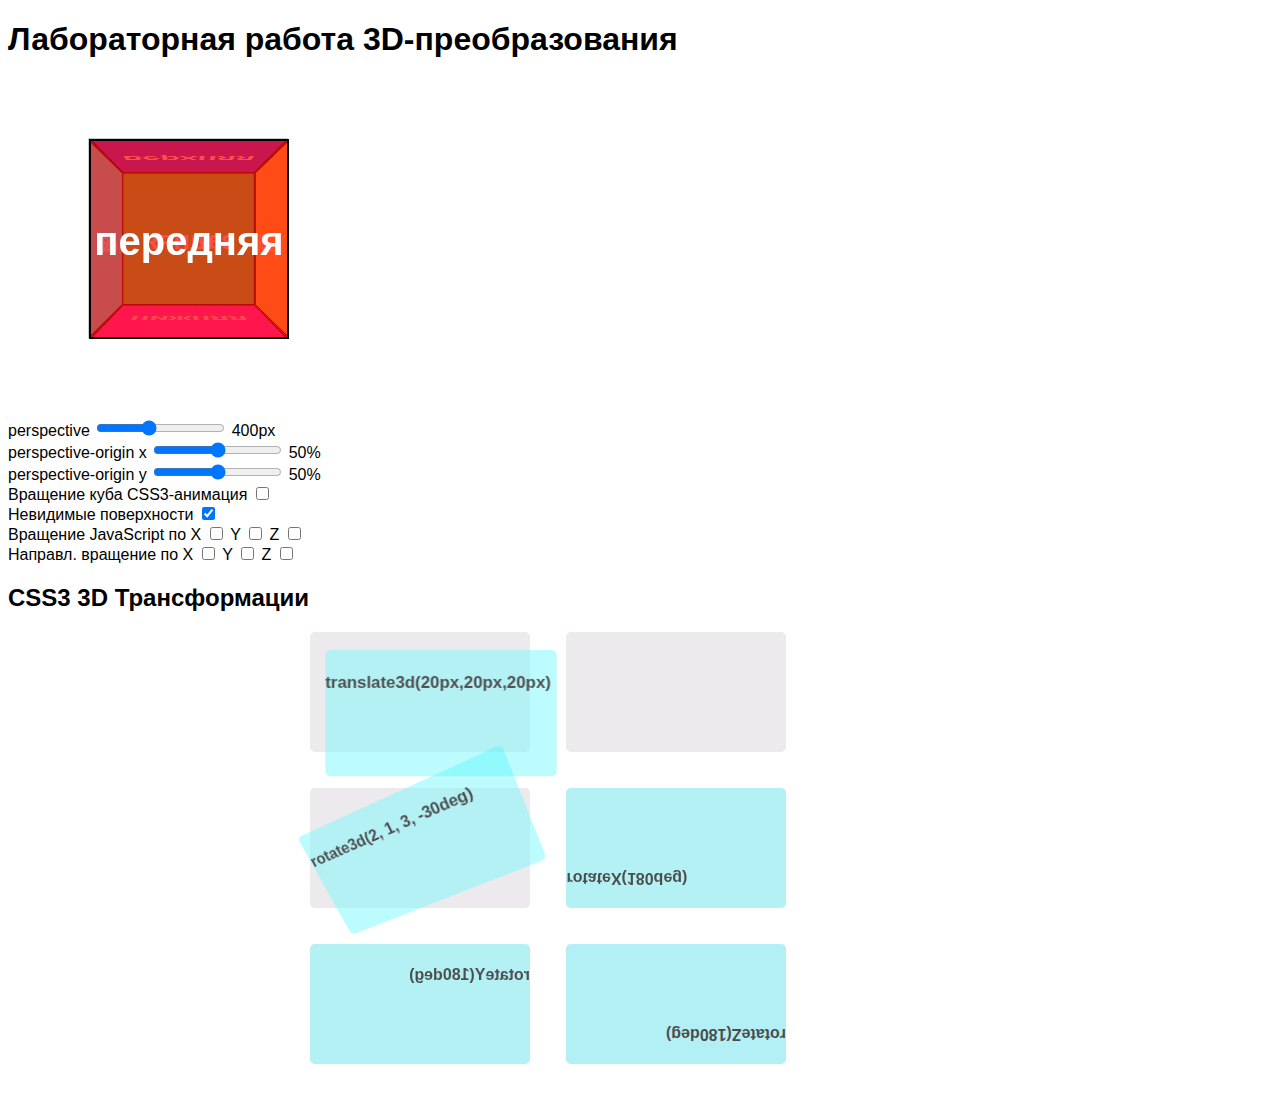
==== index.html @ 0b305bce "fix direction of rotation" ====
﻿<!DOCTYPE html>
<html lang="ru">
<head>
 <meta http-equiv="content-type" content="text/html; charset=utf-8" >
<style>
* { box-sizing: border-box; }
body { font-family: sans-serif; }
.scene {
  width: 200px;
  height: 200px;
  border: 1px solid #CCC;
  margin: 80px;
  perspective: 400px;
}
.cube {
  width: 200px;
  height: 200px;
  position: relative;
  transform-style: preserve-3d;
  transform: translateZ(-100px);
}
.cube.is-spinning {
  animation: spinCube 8s infinite ease-in-out;
}
@keyframes spinCube {
    0% { transform: translateZ(-100px) rotateX(  0deg) rotateY(  0deg); }
  100% { transform: translateZ(-100px) rotateX(360deg) rotateY(360deg); }
}
.cube__face {
  position: absolute;
  width: 200px;
  height: 200px;
  border: 2px solid black;
  line-height: 200px;
  font-size: 40px;
  font-weight: bold;
  color: white;
  text-align: center;
}
.cube__face--front  { background: hsla(  0, 100%, 50%, 0.7); }
.cube__face--right  { background: hsla( 60, 100%, 50%, 0.7); }
.cube__face--back   { background: hsla(120, 100%, 50%, 0.7); }
.cube__face--left   { background: hsla(180, 100%, 50%, 0.7); }
.cube__face--top    { background: hsla(240, 100%, 50%, 0.7); }
.cube__face--bottom { background: hsla(300, 100%, 50%, 0.7); }

.cube__face--front  { transform: rotateY(  0deg) translateZ(100px); }
.cube__face--right  { transform: rotateY( 90deg) translateZ(100px); }
.cube__face--back   { transform: rotateY(180deg) translateZ(100px); }
.cube__face--left   { transform: rotateY(-90deg) translateZ(100px); }
.cube__face--top    { transform: rotateX( 90deg) translateZ(100px); }
.cube__face--bottom { transform: rotateX(-90deg) translateZ(100px); }

.cube.is-backface-hidden .cube__face {
  backface-visibility: hidden;
}


.continergr {
  position:relative;
  margin: 0;
  text-align: center;
  background: #F4F1F8;
}

section {
  display: block;
  width: 660px;
  margin: 0 auto;
}
div {
  height: 120px;
  width: 220px;  
}
.container {
  position: relative;
  display: inline-block;
  height: 120px;
  margin: 0 2em 2em 0;
  opacity: .7;
  border-radius: 5px;
  background: #E4E1E4;
  perspective: 400px;
  transform-style: preserve-3d;
}
.transform {
  position: absolute;
  bottom: 0;
  background: rgba(65, 245, 254, .5);
  border-radius: 5px;
  animation: notransform 5s infinite;
}
.translate3d {
  transform: translate3d(20px,20px,20px);
}
.scale3d {
  transform: scale3d(0,0,1);
  animation-delay: .5s;
}
.rotate3d {
  transform: rotate3d(2, 1, 3, -30deg);
  animation-delay: 1s;
  
  }
.rotateX {
  transform: rotateX(180deg);
  animation-delay: 1.5s;
}
.rotateY {
  transform: rotateY(180deg);
  animation-delay: 2s;
}
.rotateZ {
  transform: rotateZ(180deg);
  animation-delay: 2.5s;
}
@keyframes notransform {
  50% {transform: none;}
}


</style>
</head>
<body>
<h1>Лабораторная работа 3D-преобразования</h1>
<div class="scene">
  <div class="cube">
    <div class="cube__face cube__face--front">передняя</div>
    <div class="cube__face cube__face--back">задняя</div>
    <div class="cube__face cube__face--right">правая</div>
    <div class="cube__face cube__face--left">левая</div>
    <div class="cube__face cube__face--top">верхняя</div>
    <div class="cube__face cube__face--bottom">нижняя</div>
  </div>
</div>
<p>
  <label>
    perspective
    <input class="perspective-range" type="range" min="1" max="1000" value="400" data-units="px" />
  </label>
<br>
  <label>
    perspective-origin x
    <input class="origin-x-range" type="range" min="0" max="100" value="50" data-units="%" />
  </label>
<br>
  <label>
    perspective-origin y
    <input class="origin-y-range" type="range" min="0" max="100" value="50" data-units="%" />
  </label>
<br>
  <label>
    Вращение куба CSS3-анимация
    <input class="spin-cube-checkbox" type="checkbox" />
  </label>
<br>
  <label>
    Невидимые поверхности
    <input class="backface-checkbox" type="checkbox" checked />
  </label>
<br>
  <span class="rxyz">
  <label>
    Вращение JavaScript по Х
    <input class="xrotate-checkbox" type="checkbox" />
    Y
    <input class="yrotate-checkbox" type="checkbox" />
    Z
    <input class="zrotate-checkbox" type="checkbox" />
  </label>
  <br />
  <label>
    Направл. вращение по Х
    <input class="xdrotate-checkbox" type="checkbox" />
    Y
    <input class="ydrotate-checkbox" type="checkbox"  />
    Z
    <input class="zdrotate-checkbox" type="checkbox"  />
  </label>
  </span>
</p>
</div>

<h2>CSS3 3D Трансформации</h2>
<section>
<div class="container">
  <div class="transform translate3d"><h4>translate3d(20px,20px,20px)</h4></div>
  </div>
  
<div class="container">
  <div class="transform scale3d"><h4>scale3d(0,0,1)</h4></div>
  </div>
  
<div class="container">
  <div class="transform  rotate3d"><h4>rotate3d(2, 1, 3, -30deg)</h4></div>
  </div>

<div class="container">
  <div class="transform  rotateX"><h4>rotateX(180deg)</h4></div>
  </div>
  
  <div class="container">
  <div class="transform  rotateY"><h4>rotateY(180deg)</h4></div>
  </div>
  
  <div class="container">
  <div class="transform  rotateZ"><h4>rotateZ(180deg)</h4></div>
  </div>
</section>
</div>

<script>
"use strict";
function RangeDisplay( input ) {
  this.input = input;
  this.output = document.createElement('span');
  this.output.className = 'range-display';
  this.units = this.input.getAttribute('data-units') || '';
  this.update=()=>this.output.textContent = this.input.value + this.units;
  const onChange = this.update.bind( this );
  this.input.addEventListener( 'change', onChange );
  this.input.addEventListener( 'input', onChange );
  this.update(this);
  this.input.parentNode.appendChild( this.output );
}
document.querySelectorAll('input[type="range"]').forEach(element=>new RangeDisplay(element));
const scene = document.querySelector('.scene');
const cube = document.querySelector('.cube');
let originX = 50;
let originY = 50;
let rotateY = 0;
let rotateX = 0;
let rotateZ = 0;
let currStepX=4; 
let currStepY=4; 
let currStepZ=4;
let rotateXDirection=1; 
let rotateYDirection=1; 
let rotateZDirection=1; 

let stepX=currStepX; 
let stepY=currStepY; 
let stepZ=currStepZ; 
let limitSteps=10000;
let currStep=0;

let start = null;
		document.querySelector('.cube').style.transform = 
      'rotateY(' + rotateY + 'deg)'+
      'rotateX(' + rotateX + 'deg)';

const cubeElement = document.querySelector('.cube');
const updatePerspectiveOrigin=()=>
 scene.style.perspectiveOrigin = originX + '% ' + originY + '%';
const perspectiveRange = document.querySelector('.perspective-range');
const perspectiveDisplay = perspectiveRange.parentNode.querySelector('.range-display');
perspectiveRange.onchange = perspectiveRange.oninput = ()=>{
  let value = perspectiveRange.value + 'px';
  if ( value == '1000px' ) {
    value = 'none';
    perspectiveDisplay.textContent = 'none';
  }
  scene.style.perspective = value;
};
perspectiveRange.onchange();
const originXRange = document.querySelector('.origin-x-range');
originXRange.onchange = originXRange.oninput = ()=> {
  originX = originXRange.value;
  updatePerspectiveOrigin();
};
originXRange.onchange();
const originYRange = document.querySelector('.origin-y-range');
originYRange.onchange = originYRange.oninput = ()=>{
  originY = originYRange.value;
  updatePerspectiveOrigin();
};
originYRange.onchange();
const spinCubeCheckbox = document.querySelector('.spin-cube-checkbox');
const rotateSpan = document.querySelector('.rxyz');
spinCubeCheckbox.onchange = () => {
    cube.classList.toggle( 'is-spinning', spinCubeCheckbox.checked );
    if (spinCubeCheckbox.checked)
	   rotateSpan.style.visibility='hidden';
	else
	   rotateSpan.style.visibility='visible';
	   
  }
spinCubeCheckbox.onchange();
const backfaceCheckbox = document.querySelector('.backface-checkbox');
backfaceCheckbox.onchange = () =>
  cube.classList.toggle( 'is-backface-hidden', !backfaceCheckbox.checked );
const rotateXCubeCheckbox = document.querySelector('.xrotate-checkbox');
const rotateYCubeCheckbox = document.querySelector('.yrotate-checkbox');
const rotateZCubeCheckbox = document.querySelector('.zrotate-checkbox');
const rotateXDCubeCheckbox = document.querySelector('.xdrotate-checkbox');
const rotateYDCubeCheckbox = document.querySelector('.ydrotate-checkbox');
const rotateZDCubeCheckbox = document.querySelector('.zdrotate-checkbox');
rotateXCubeCheckbox.onchange = () => {
     stepX=rotateXCubeCheckbox.checked?currStepX:0;
}
rotateYCubeCheckbox.onchange = () => {
     stepY=rotateYCubeCheckbox.checked?currStepY:0;
}
rotateZCubeCheckbox.onchange = () => {
     stepZ=rotateZCubeCheckbox.checked?currStepZ:0;
}
rotateXDCubeCheckbox.onchange = () => {
     rotateXDirection=rotateXDCubeCheckbox.checked?-1:1;
}
rotateYDCubeCheckbox.onchange = () => {
     rotateYDirection=rotateYDCubeCheckbox.checked?-1:1;
}
rotateZDCubeCheckbox.onchange = () => {
     rotateYDirection=rotateYDCubeCheckbox.checked?-1:1;
}
rotateXCubeCheckbox.checked=false;
rotateYCubeCheckbox.checked=false;
rotateZCubeCheckbox.checked=false;
rotateXDCubeCheckbox.checked=false;
rotateYDCubeCheckbox.checked=false;
rotateZDCubeCheckbox.checked=false;
requestAnimationFrame(step);
function step(timestamp) {
  if (!start) start = timestamp;
  let progress = timestamp - start;
//  console.log('movement '+start+' '+progress+' '+timestamp); 
  if (progress>200) {
  //   console.log('movement'); 
     start=timestamp;
     if (rotateXDirection==-1) { 	 
	    rotateX-=stepX;
     }
	 else {
	    rotateX+=stepX;
	 }
     if (rotateYDirection==-1) { 	 
        rotateY-=stepY;
     }
	 else {
        rotateY+=stepY;
	 }
     if (rotateZDirection==-1) { 	 
        rotateZ-=stepZ;
     }
	 else {
        rotateZ+=stepZ;
	 }
	 //let s=
  //   console.log(rotateX+' '+rotateY+' '+rotateZ); 
     let sX='';
	 let sY='';
	 let sZ='';
	 let s='';
//	 console.log(rotateXCubeCheckbox.checked+' '+rotateYCubeCheckbox.checked+' '+rotateZCubeCheckbox.checked);
	 sX=rotateXCubeCheckbox.checked?`rotateX(${rotateX}deg)`:'';
//     console.log('sX '+sX);
	 sY=rotateYCubeCheckbox.checked?`rotateY(${rotateY}deg)`:'';
//     console.log('sY '+sY);
	 sZ=rotateZCubeCheckbox.checked?`rotateZ(${rotateZ}deg)`:'';
//     console.log('sZ '+sZ);
     s=sX+sY+sZ;
//	 console.log(s);
	 cubeElement.style.transform=s; 
/*
     cubeElement.style.transform = `rotateX(${rotateX}deg) 
        rotateY(${rotateY}deg)
        rotateZ(${rotateZ}deg)`;
	 console.log(cubeElement.style.transform);	
*/
   }
   if (currStep++<limitSteps)
    requestAnimationFrame(step);
}

/*
(function () {
	var rotateY = 0,
	    rotateX = 0;

	document.onkeydown = function (e) {
		if (e.keyCode === 37) rotateY -= 4
		else if (e.keyCode === 38) rotateX += 4
		else if (e.keyCode === 39) rotateY += 4
		else if (e.keyCode === 40) rotateX -= 4

		document.querySelector('.cube').style.transform = 
      'rotateY(' + rotateY + 'deg)'+
      'rotateX(' + rotateX + 'deg)';
    }
})();
*/
</script>
</body>
</html>
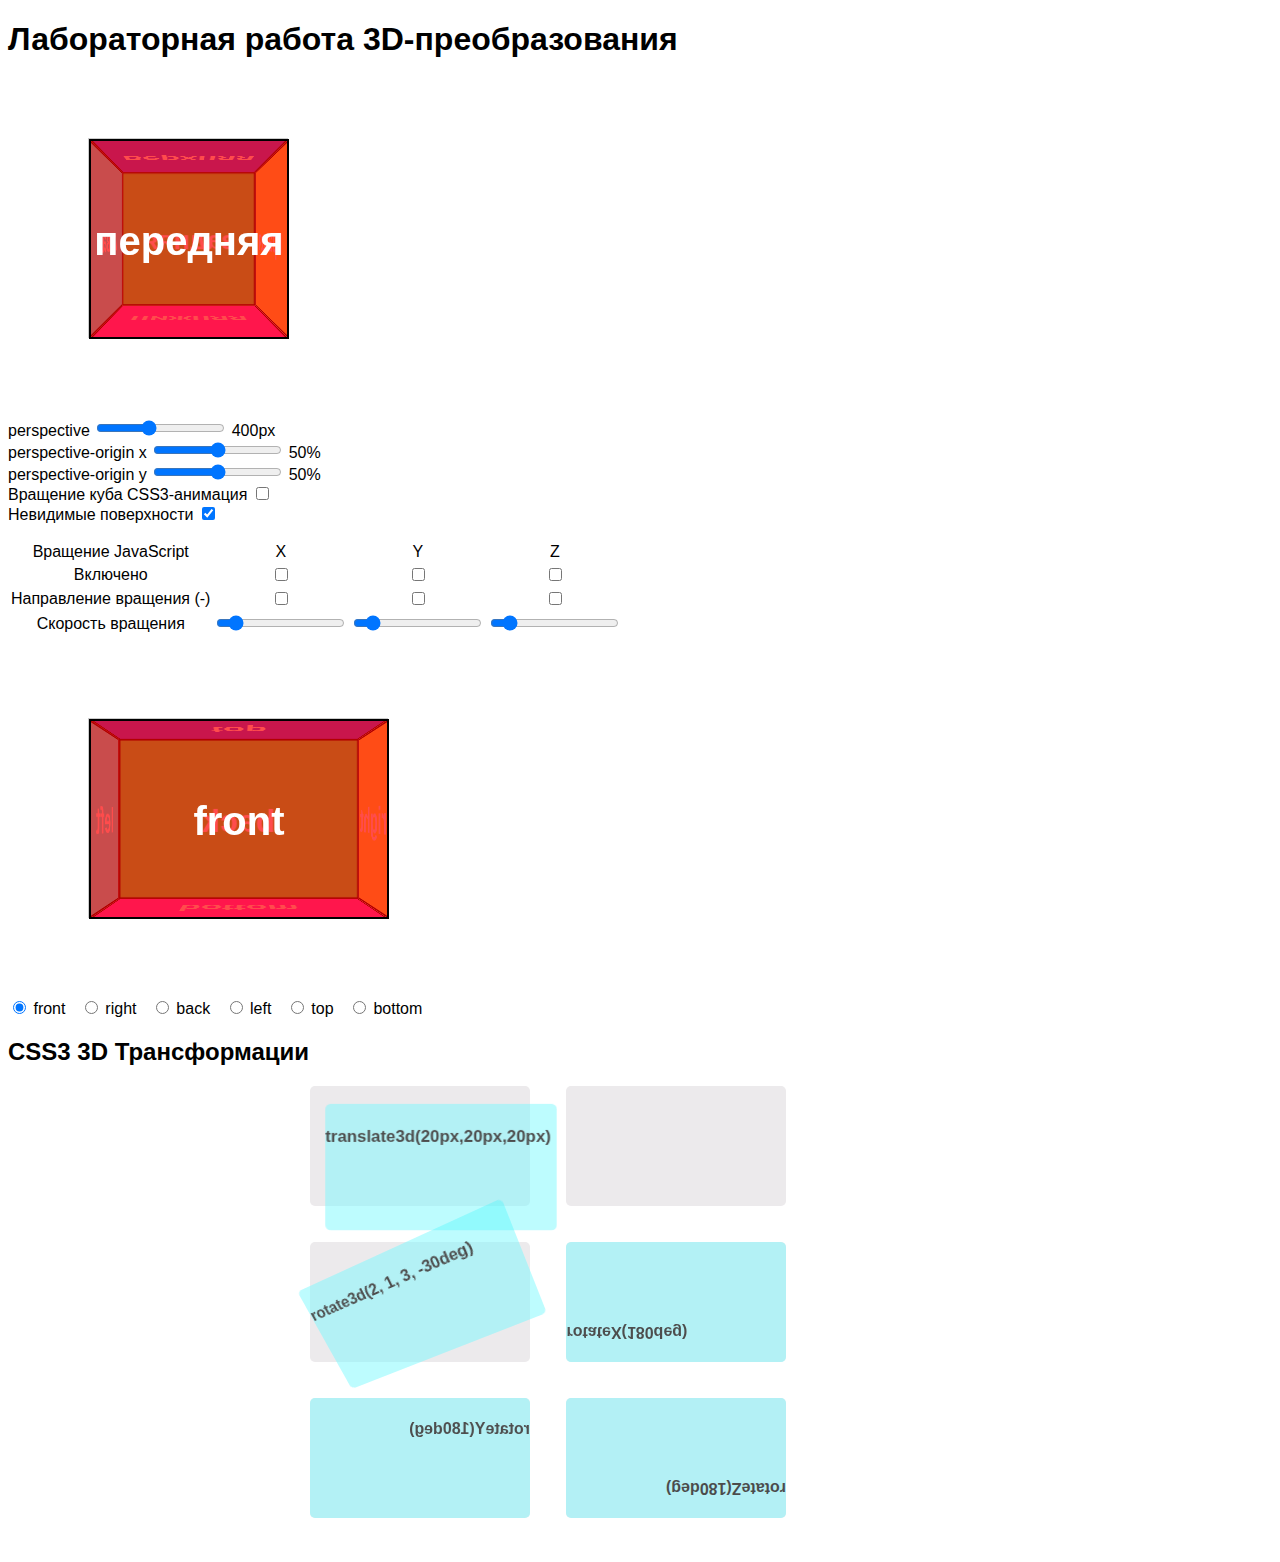
==== commit 90e01040: "Rect added" ====
--- a/index.html
+++ b/index.html
@@ -62,7 +62,9 @@
   text-align: center;
   background: #F4F1F8;
 }
-
+td {
+  text-align:center;
+}
 section {
   display: block;
   width: 660px;
@@ -117,7 +119,83 @@
 @keyframes notransform {
   50% {transform: none;}
 }
-
+/* ---------- */
+/*body { font-family: sans-serif; }*/
+
+.sceneRect {
+  width: 300px;
+  height: 200px;
+  border: 1px solid #CCC;
+  margin: 80px;
+  perspective: 400px;
+}
+
+.boxRect {
+  width: 300px;
+  height: 200px;
+  position: relative;
+  transform-style: preserve-3d;
+  transform: translateZ(-50px);
+  transition: transform 1s;
+}
+
+.boxRect.show-front  { transform: translateZ( -50px) rotateY(   0deg); }
+.boxRect.show-back   { transform: translateZ( -50px) rotateY(-180deg); }
+.boxRect.show-right  { transform: translateZ(-150px) rotateY( -90deg); }
+.boxRect.show-left   { transform: translateZ(-150px) rotateY(  90deg); }
+.boxRect.show-top    { transform: translateZ(-100px) rotateX( -90deg); }
+.boxRect.show-bottom { transform: translateZ(-100px) rotateX(  90deg); }
+
+
+.boxRect__face {
+  position: absolute;
+  border: 2px solid black;
+  font-size: 40px;
+  font-weight: bold;
+  color: white;
+  text-align: center;
+}
+
+.boxRect__face--front,
+.boxRect__face--back {
+  width: 300px;
+  height: 200px;
+  line-height: 200px;
+}
+
+.boxRect__face--right,
+.boxRect__face--left {
+  width: 100px;
+  height: 200px;
+  left: 100px;
+  line-height: 200px;
+}
+
+.boxRect__face--top,
+.boxRect__face--bottom {
+  width: 300px;
+  height: 100px;
+  top: 50px;
+  line-height: 100px;
+}
+
+.boxRect__face--front  { background: hsla(  0, 100%, 50%, 0.7); }
+.boxRect__face--right  { background: hsla( 60, 100%, 50%, 0.7); }
+.boxRect__face--back   { background: hsla(120, 100%, 50%, 0.7); }
+.boxRect__face--left   { background: hsla(180, 100%, 50%, 0.7); }
+.boxRect__face--top    { background: hsla(240, 100%, 50%, 0.7); }
+.boxRect__face--bottom { background: hsla(300, 100%, 50%, 0.7); }
+
+.boxRect__face--front  { transform: rotateY(  0deg) translateZ( 50px); }
+.boxRect__face--back   { transform: rotateY(180deg) translateZ( 50px); }
+
+.boxRect__face--right  { transform: rotateY( 90deg) translateZ(150px); }
+.boxRect__face--left   { transform: rotateY(-90deg) translateZ(150px); }
+
+.boxRect__face--top    { transform: rotateX( 90deg) translateZ(100px); }
+.boxRect__face--bottom { transform: rotateX(-90deg) translateZ(100px); }
+
+label { margin-right: 10px; }
 
 </style>
 </head>
@@ -136,17 +214,17 @@
 <p>
   <label>
     perspective
-    <input class="perspective-range" type="range" min="1" max="1000" value="400" data-units="px" />
+    <input class="perspective-range rng" type="range" min="1" max="1000" value="400" data-units="px" />
   </label>
 <br>
   <label>
     perspective-origin x
-    <input class="origin-x-range" type="range" min="0" max="100" value="50" data-units="%" />
+    <input class="origin-x-range rng" type="range" min="0" max="100" value="50" data-units="%" />
   </label>
 <br>
   <label>
     perspective-origin y
-    <input class="origin-y-range" type="range" min="0" max="100" value="50" data-units="%" />
+    <input class="origin-y-range rng" type="range" min="0" max="100" value="50" data-units="%" />
   </label>
 <br>
   <label>
@@ -159,27 +237,66 @@
     <input class="backface-checkbox" type="checkbox" checked />
   </label>
 <br>
-  <span class="rxyz">
-  <label>
-    Вращение JavaScript по Х
-    <input class="xrotate-checkbox" type="checkbox" />
-    Y
-    <input class="yrotate-checkbox" type="checkbox" />
-    Z
-    <input class="zrotate-checkbox" type="checkbox" />
-  </label>
-  <br />
-  <label>
-    Направл. вращение по Х
-    <input class="xdrotate-checkbox" type="checkbox" />
-    Y
-    <input class="ydrotate-checkbox" type="checkbox"  />
-    Z
-    <input class="zdrotate-checkbox" type="checkbox"  />
-  </label>
-  </span>
+  <!--<span class="rxyz">-->
+  <table class="rxyz">
+  <tr>
+    <td>Вращение JavaScript</td><td>Х</td><td>Y</td><td>Z</td>
+  </tr>	
+  <tr>
+    <td>Включено</td>
+    <td><input class="xrotate-checkbox" type="checkbox" /></td>
+    <td><input class="yrotate-checkbox" type="checkbox" /></td>
+    <td><input class="zrotate-checkbox" type="checkbox" /></td>
+  </tr>	
+  <tr>
+    <td>Направление вращения (-)</td>
+    <td><input class="xdrotate-checkbox" type="checkbox" /></td>
+    <td><input class="ydrotate-checkbox" type="checkbox" /></td>
+    <td><input class="zdrotate-checkbox" type="checkbox" /></td>
+  </tr>	
+  <tr>
+    <td>Скорость вращения</td>
+    <td><input class="speed-x" type="range" min="0" max="100" value="10"  /></td>
+    <td><input class="speed-y" type="range" min="0" max="100" value="10"  /></td>
+    <td><input class="speed-z" type="range" min="0" max="100" value="10"  /></td>
+  </tr>	
+  </table>
+  <!--</span>-->
 </p>
+
+
+<div class="sceneRect">
+  <div class="boxRect">
+    <div class="boxRect__face boxRect__face--front">front</div>
+    <div class="boxRect__face boxRect__face--back">back</div>
+    <div class="boxRect__face boxRect__face--right">right</div>
+    <div class="boxRect__face boxRect__face--left">left</div>
+    <div class="boxRect__face boxRect__face--top">top</div>
+    <div class="boxRect__face boxRect__face--bottom">bottom</div>
+  </div>
 </div>
+<p class="radio-group">
+  <label>
+    <input type="radio" name="rotate-cube-side" value="front" checked /> front
+  </label>
+  <label>
+    <input type="radio" name="rotate-cube-side" value="right" /> right
+  </label>
+  <label>
+    <input type="radio" name="rotate-cube-side" value="back" /> back
+  </label>
+  <label>
+    <input type="radio" name="rotate-cube-side" value="left" /> left
+  </label>
+  <label>
+    <input type="radio" name="rotate-cube-side" value="top" /> top
+  </label>
+  <label>
+    <input type="radio" name="rotate-cube-side" value="bottom" /> bottom
+  </label>
+</p>
+
+
 
 <h2>CSS3 3D Трансформации</h2>
 <section>
@@ -207,7 +324,7 @@
   <div class="transform  rotateZ"><h4>rotateZ(180deg)</h4></div>
   </div>
 </section>
-</div>
+
 
 <script>
 "use strict";
@@ -223,24 +340,25 @@
   this.update(this);
   this.input.parentNode.appendChild( this.output );
 }
-document.querySelectorAll('input[type="range"]').forEach(element=>new RangeDisplay(element));
+//document.querySelectorAll('input[type="range"]').forEach(element=>new RangeDisplay(element));
+document.querySelectorAll('.rng').forEach(element=>new RangeDisplay(element));
 const scene = document.querySelector('.scene');
 const cube = document.querySelector('.cube');
 let originX = 50;
 let originY = 50;
+let rotateX = 0;
 let rotateY = 0;
-let rotateX = 0;
 let rotateZ = 0;
 let currStepX=4; 
 let currStepY=4; 
 let currStepZ=4;
+let maxStep=60;
+let stepX=currStepX; 
+let stepY=currStepY; 
+let stepZ=currStepZ; 
 let rotateXDirection=1; 
 let rotateYDirection=1; 
 let rotateZDirection=1; 
-
-let stepX=currStepX; 
-let stepY=currStepY; 
-let stepZ=currStepZ; 
 let limitSteps=10000;
 let currStep=0;
 
@@ -295,6 +413,9 @@
 const rotateXDCubeCheckbox = document.querySelector('.xdrotate-checkbox');
 const rotateYDCubeCheckbox = document.querySelector('.ydrotate-checkbox');
 const rotateZDCubeCheckbox = document.querySelector('.zdrotate-checkbox');
+const rotateXSpeedRange = document.querySelector('.speed-x');
+const rotateYSpeedRange = document.querySelector('.speed-y');
+const rotateZSpeedRange = document.querySelector('.speed-z');
 rotateXCubeCheckbox.onchange = () => {
      stepX=rotateXCubeCheckbox.checked?currStepX:0;
 }
@@ -313,12 +434,49 @@
 rotateZDCubeCheckbox.onchange = () => {
      rotateYDirection=rotateYDCubeCheckbox.checked?-1:1;
 }
-rotateXCubeCheckbox.checked=false;
-rotateYCubeCheckbox.checked=false;
-rotateZCubeCheckbox.checked=false;
-rotateXDCubeCheckbox.checked=false;
-rotateYDCubeCheckbox.checked=false;
-rotateZDCubeCheckbox.checked=false;
+rotateXSpeedRange.onchange=()=>{
+	  currStepX=rotateXSpeedRange.value*maxStep/100.00;
+      stepX = currStepX;
+//	  console.log('spped schanged to '+stepX);
+}
+rotateYSpeedRange.onchange=()=>{
+	  currStepY=rotateYSpeedRange.value*maxStep/100.00;
+      stepY = currStepY;
+}
+rotateZSpeedRange.onchange=()=>{
+	  currStepZ=rotateZSpeedRange.value*maxStep/100.00;
+      stepZ = currStepZ;
+}
+//console.dir(rotateXSpeedRange);
+
+
+rotateXCubeCheckbox.checked  = false;
+rotateYCubeCheckbox.checked  = false;
+rotateZCubeCheckbox.checked  = false;
+rotateXDCubeCheckbox.checked = false;
+rotateYDCubeCheckbox.checked = false;
+rotateZDCubeCheckbox.checked = false;
+/* ----------- Rectangle ------------*/
+const boxRect = document.querySelector('.boxRect');
+var radioGroup = document.querySelector('.radio-group');
+var currentClass = '';
+
+function changeSide() {
+  var checkedRadio = radioGroup.querySelector(':checked');
+  var showClass = 'show-' + checkedRadio.value;
+  if ( currentClass ) {
+    boxRect.classList.remove( currentClass );
+  }
+  boxRect.classList.add( showClass );
+  currentClass = showClass;
+}
+// set initial side
+changeSide();
+
+radioGroup.addEventListener( 'change', changeSide );
+/*-----------------------------------*/
+
+
 requestAnimationFrame(step);
 function step(timestamp) {
   if (!start) start = timestamp;
@@ -346,7 +504,7 @@
         rotateZ+=stepZ;
 	 }
 	 //let s=
-  //   console.log(rotateX+' '+rotateY+' '+rotateZ); 
+   //  console.log(stepX+' '+stepY+' '+stepZ); 
      let sX='';
 	 let sY='';
 	 let sZ='';
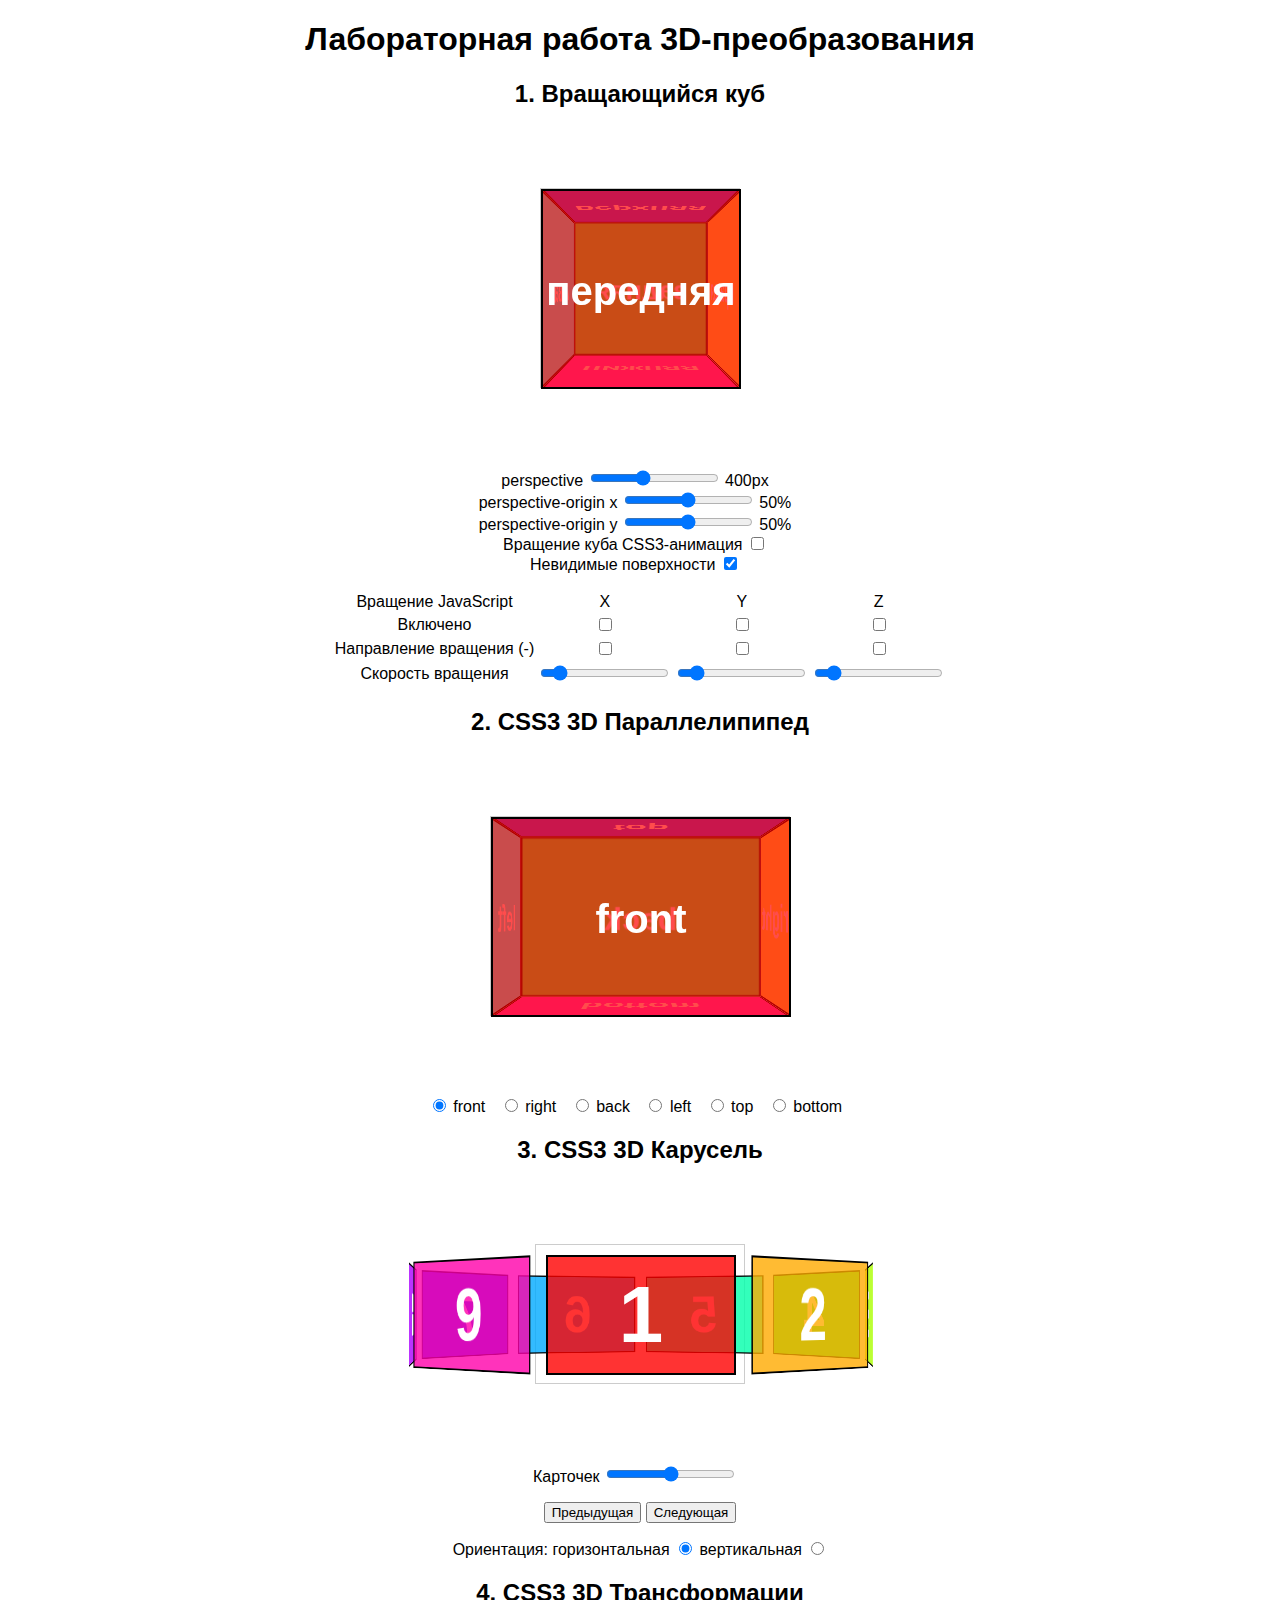
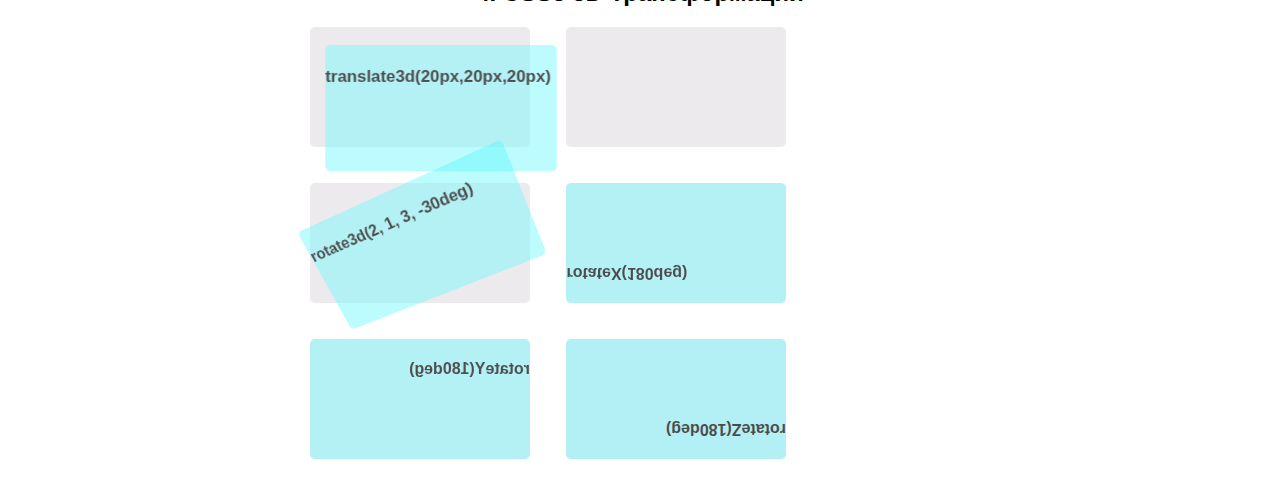
==== commit b84f95d6: "added cards" ====
--- a/index.html
+++ b/index.html
@@ -5,11 +5,14 @@
 <style>
 * { box-sizing: border-box; }
 body { font-family: sans-serif; }
+h2,h1 {
+  text-align:center;
+}
 .scene {
   width: 200px;
   height: 200px;
   border: 1px solid #CCC;
-  margin: 80px;
+  margin: 80px auto;
   perspective: 400px;
 }
 .cube {
@@ -70,7 +73,7 @@
   width: 660px;
   margin: 0 auto;
 }
-div {
+.transformDiv {
   height: 120px;
   width: 220px;  
 }
@@ -78,6 +81,7 @@
   position: relative;
   display: inline-block;
   height: 120px;
+  width: 220px;  
   margin: 0 2em 2em 0;
   opacity: .7;
   border-radius: 5px;
@@ -126,7 +130,7 @@
   width: 300px;
   height: 200px;
   border: 1px solid #CCC;
-  margin: 80px;
+  margin: 80px auto;
   perspective: 400px;
 }
 
@@ -196,11 +200,76 @@
 .boxRect__face--bottom { transform: rotateX(-90deg) translateZ(100px); }
 
 label { margin-right: 10px; }
+/* Карусель */
+
+.sceneCarousel {
+  border: 1px solid #CCC;
+  margin: 40px 0;
+  position: relative;
+  width: 210px;
+  height: 140px;
+  margin: 80px auto;
+  perspective: 1000px;
+}
+
+.carousel {
+  width: 100%;
+  height: 100%;
+  position: absolute;
+  transform: translateZ(-288px);
+  transform-style: preserve-3d;
+  transition: transform 1s;
+}
+
+.carousel__cell {
+  position: absolute;
+  width: 190px;
+  height: 120px;
+  left: 10px;
+  top: 10px;
+  border: 2px solid black;
+  line-height: 116px;
+  font-size: 80px;
+  font-weight: bold;
+  color: white;
+  text-align: center;
+  transition: transform 1s, opacity 1s;
+}
+
+.carousel__cell:nth-child(9n+1) { background: hsla(  0, 100%, 50%, 0.8); }
+.carousel__cell:nth-child(9n+2) { background: hsla( 40, 100%, 50%, 0.8); }
+.carousel__cell:nth-child(9n+3) { background: hsla( 80, 100%, 50%, 0.8); }
+.carousel__cell:nth-child(9n+4) { background: hsla(120, 100%, 50%, 0.8); }
+.carousel__cell:nth-child(9n+5) { background: hsla(160, 100%, 50%, 0.8); }
+.carousel__cell:nth-child(9n+6) { background: hsla(200, 100%, 50%, 0.8); }
+.carousel__cell:nth-child(9n+7) { background: hsla(240, 100%, 50%, 0.8); }
+.carousel__cell:nth-child(9n+8) { background: hsla(280, 100%, 50%, 0.8); }
+.carousel__cell:nth-child(9n+0) { background: hsla(320, 100%, 50%, 0.8); }
+
+.carousel__cell:nth-child(1) { transform: rotateY(  0deg) translateZ(288px); }
+.carousel__cell:nth-child(2) { transform: rotateY( 40deg) translateZ(288px); }
+.carousel__cell:nth-child(3) { transform: rotateY( 80deg) translateZ(288px); }
+.carousel__cell:nth-child(4) { transform: rotateY(120deg) translateZ(288px); }
+.carousel__cell:nth-child(5) { transform: rotateY(160deg) translateZ(288px); }
+.carousel__cell:nth-child(6) { transform: rotateY(200deg) translateZ(288px); }
+.carousel__cell:nth-child(7) { transform: rotateY(240deg) translateZ(288px); }
+.carousel__cell:nth-child(8) { transform: rotateY(280deg) translateZ(288px); }
+.carousel__cell:nth-child(9) { transform: rotateY(320deg) translateZ(288px); }
+
+
+
+.carousel-options {
+  text-align: center;
+  position: relative;
+  z-index: 2;
+  background: hsla(0, 0%, 100%, 0.8);
+}
 
 </style>
 </head>
 <body>
 <h1>Лабораторная работа 3D-преобразования</h1>
+<h2>1. Вращающийся куб</h2>
 <div class="scene">
   <div class="cube">
     <div class="cube__face cube__face--front">передняя</div>
@@ -211,7 +280,7 @@
     <div class="cube__face cube__face--bottom">нижняя</div>
   </div>
 </div>
-<p>
+<p align="center">
   <label>
     perspective
     <input class="perspective-range rng" type="range" min="1" max="1000" value="400" data-units="px" />
@@ -238,7 +307,7 @@
   </label>
 <br>
   <!--<span class="rxyz">-->
-  <table class="rxyz">
+  <table align="center" class="rxyz">
   <tr>
     <td>Вращение JavaScript</td><td>Х</td><td>Y</td><td>Z</td>
   </tr>	
@@ -264,7 +333,7 @@
   <!--</span>-->
 </p>
 
-
+<h2>2. CSS3 3D Параллелипипед</h2>
 <div class="sceneRect">
   <div class="boxRect">
     <div class="boxRect__face boxRect__face--front">front</div>
@@ -275,7 +344,7 @@
     <div class="boxRect__face boxRect__face--bottom">bottom</div>
   </div>
 </div>
-<p class="radio-group">
+<p align="center" class="radio-group">
   <label>
     <input type="radio" name="rotate-cube-side" value="front" checked /> front
   </label>
@@ -296,32 +365,71 @@
   </label>
 </p>
 
-
-
-<h2>CSS3 3D Трансформации</h2>
+<!-- --- card --- -->
+<h2>3. CSS3 3D Карусель</h2>
+<div class="sceneCarousel">
+  <div class="carousel">
+    <div class="carousel__cell">1</div>
+    <div class="carousel__cell">2</div>
+    <div class="carousel__cell">3</div>
+    <div class="carousel__cell">4</div>
+    <div class="carousel__cell">5</div>
+    <div class="carousel__cell">6</div>
+    <div class="carousel__cell">7</div>
+    <div class="carousel__cell">8</div>
+    <div class="carousel__cell">9</div>
+    <div class="carousel__cell">10</div>
+    <div class="carousel__cell">11</div>
+    <div class="carousel__cell">12</div>
+    <div class="carousel__cell">13</div>
+    <div class="carousel__cell">14</div>
+    <div class="carousel__cell">15</div>
+  </div>
+</div>
+<div class="carousel-options">
+  <p>
+    <label>
+      Карточек
+      <input class="cells-range" type="range" min="3" max="15" value="9" />
+    </label>
+  </p>
+  <p>
+    <button class="previous-button">Предыдущая</button>
+    <button class="next-button">Следующая</button>
+  </p>
+  <p>
+    Ориентация: горизонтальная
+      <input type="radio" name="orientation" value="horizontal" checked />
+       вертикальная
+      <input type="radio" name="orientation" value="vertical" />
+  </p>
+</div>
+<!-- ------------ -->
+
+<h2>4. CSS3 3D Трансформации</h2>
 <section>
 <div class="container">
-  <div class="transform translate3d"><h4>translate3d(20px,20px,20px)</h4></div>
+  <div class="transformDiv transform translate3d"><h4>translate3d(20px,20px,20px)</h4></div>
   </div>
   
 <div class="container">
-  <div class="transform scale3d"><h4>scale3d(0,0,1)</h4></div>
+  <div class="transformDiv transform scale3d"><h4>scale3d(0,0,1)</h4></div>
   </div>
   
 <div class="container">
-  <div class="transform  rotate3d"><h4>rotate3d(2, 1, 3, -30deg)</h4></div>
+  <div class="transformDiv transform  rotate3d"><h4>rotate3d(2, 1, 3, -30deg)</h4></div>
   </div>
 
 <div class="container">
-  <div class="transform  rotateX"><h4>rotateX(180deg)</h4></div>
+  <div class="transformDiv transform  rotateX"><h4>rotateX(180deg)</h4></div>
   </div>
   
   <div class="container">
-  <div class="transform  rotateY"><h4>rotateY(180deg)</h4></div>
+  <div class="transformDiv transform  rotateY"><h4>rotateY(180deg)</h4></div>
   </div>
   
   <div class="container">
-  <div class="transform  rotateZ"><h4>rotateZ(180deg)</h4></div>
+  <div class="transformDiv transform  rotateZ"><h4>rotateZ(180deg)</h4></div>
   </div>
 </section>
 
@@ -475,7 +583,82 @@
 
 radioGroup.addEventListener( 'change', changeSide );
 /*-----------------------------------*/
-
+/* ----------- Карусель ------------ */
+const carousel = document.querySelector('.carousel');
+const cells = carousel.querySelectorAll('.carousel__cell');
+let cellCount; // cellCount set from cells-range input value
+let selectedIndex = 0;
+let cellWidth = carousel.offsetWidth;
+let cellHeight = carousel.offsetHeight;
+let isHorizontal = true;
+let rotateFn = isHorizontal ? 'rotateY' : 'rotateX';
+let radius, theta;
+// console.log( cellWidth, cellHeight );
+
+function rotateCarousel() {
+  var angle = theta * selectedIndex * -1;
+  carousel.style.transform = 'translateZ(' + -radius + 'px) ' + 
+    rotateFn + '(' + angle + 'deg)';
+}
+
+const prevButton = document.querySelector('.previous-button');
+prevButton.addEventListener( 'click', function() {
+  selectedIndex--;
+  rotateCarousel();
+});
+
+const nextButton = document.querySelector('.next-button');
+nextButton.addEventListener( 'click', function() {
+  selectedIndex++;
+  rotateCarousel();
+});
+
+const cellsRange = document.querySelector('.cells-range');
+cellsRange.addEventListener( 'change', changeCarousel );
+cellsRange.addEventListener( 'input', changeCarousel );
+
+function changeCarousel() {
+  cellCount = cellsRange.value;
+  theta = 360 / cellCount;
+  let cellSize = isHorizontal ? cellWidth : cellHeight;
+  radius = Math.round( ( cellSize / 2) / Math.tan( Math.PI / cellCount ) );
+  for ( let i=0; i < cells.length; i++ ) {
+    let cell = cells[i];
+    if ( i < cellCount ) {
+      // visible cell
+      cell.style.opacity = 1;
+      let cellAngle = theta * i;
+      cell.style.transform = rotateFn + '(' + cellAngle + 'deg) translateZ(' + radius + 'px)';
+    } else {
+      // hidden cell
+      cell.style.opacity = 0;
+      cell.style.transform = 'none';
+    }
+  }
+
+  rotateCarousel();
+}
+
+var orientationRadios = document.querySelectorAll('input[name="orientation"]');
+( function() {
+  for ( let i=0; i < orientationRadios.length; i++ ) {
+    let radio = orientationRadios[i];
+    radio.addEventListener( 'change', onOrientationChange );
+  }
+})();
+
+function onOrientationChange() {
+  let checkedRadio = document.querySelector('input[name="orientation"]:checked');
+  isHorizontal = checkedRadio.value == 'horizontal';
+  rotateFn = isHorizontal ? 'rotateY' : 'rotateX';
+  changeCarousel();
+}
+
+// set initials
+onOrientationChange();
+
+
+/*-----------------------------------*/
 
 requestAnimationFrame(step);
 function step(timestamp) {
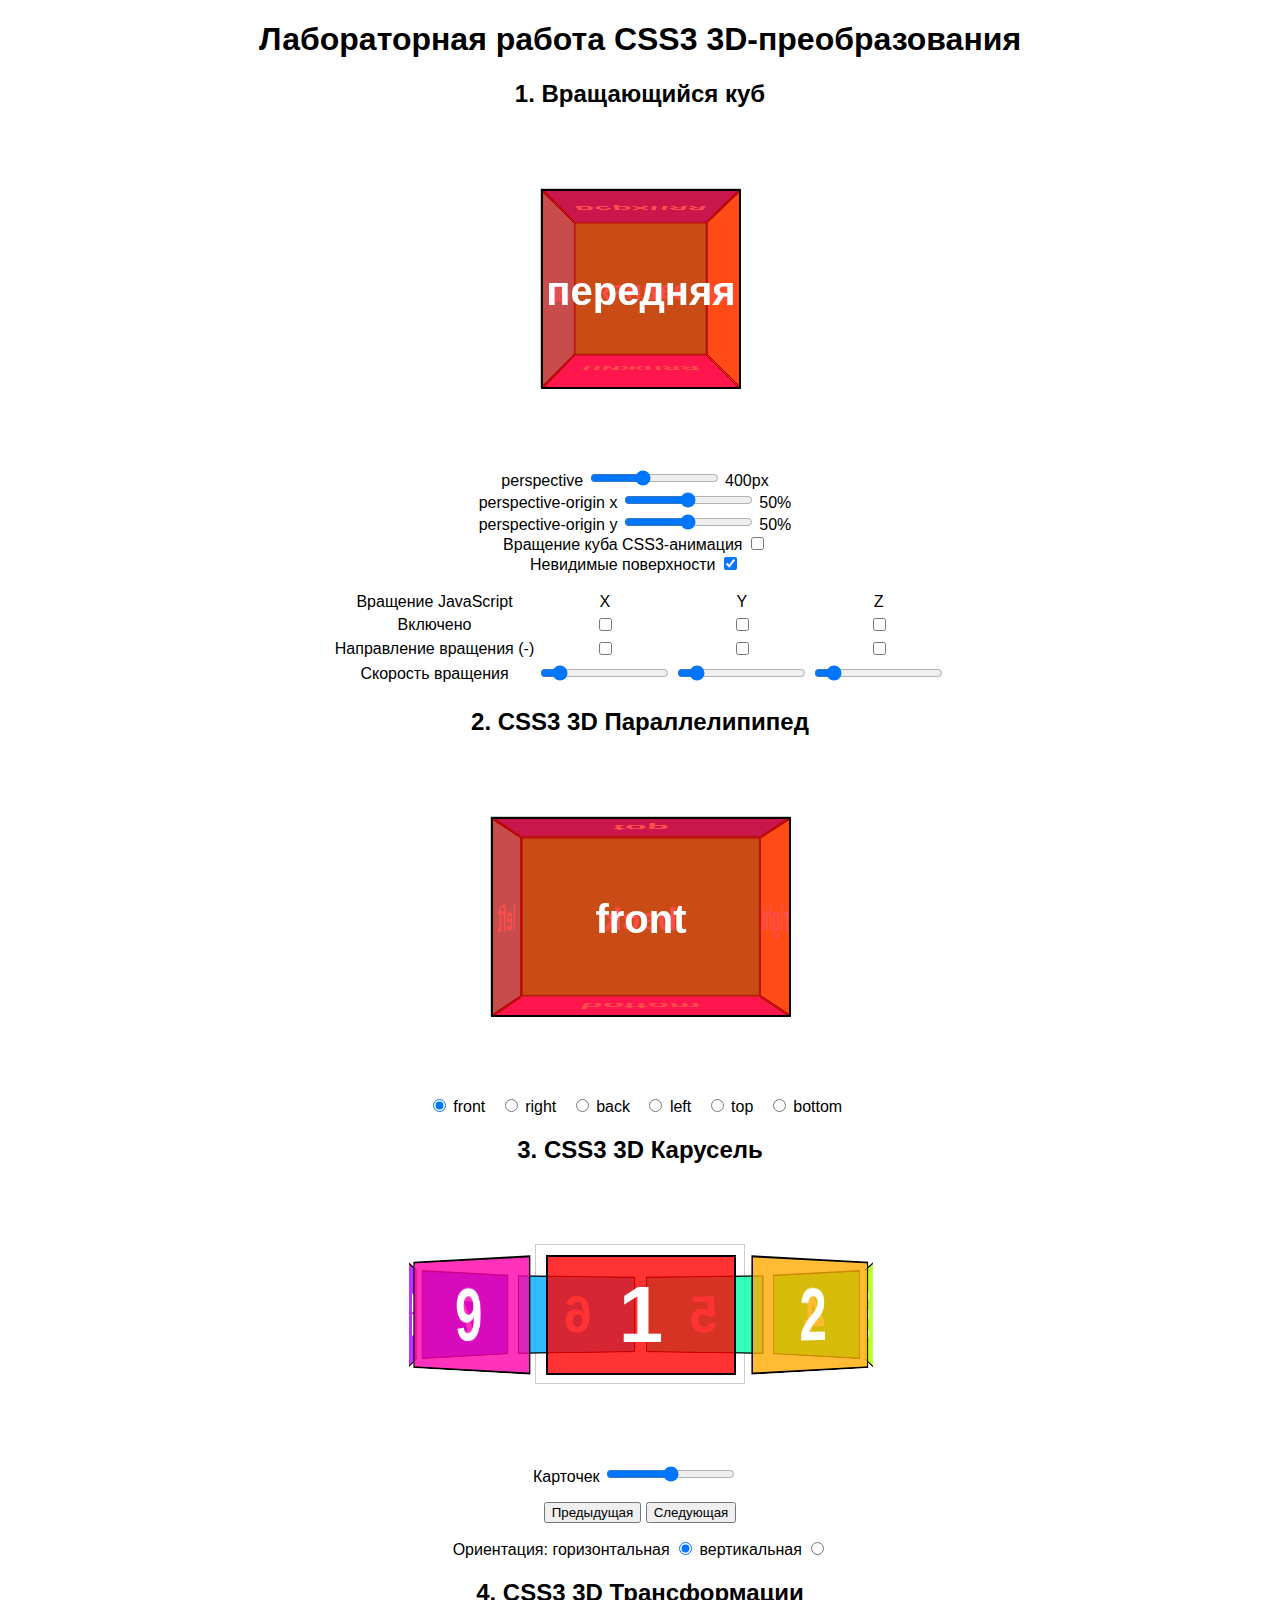
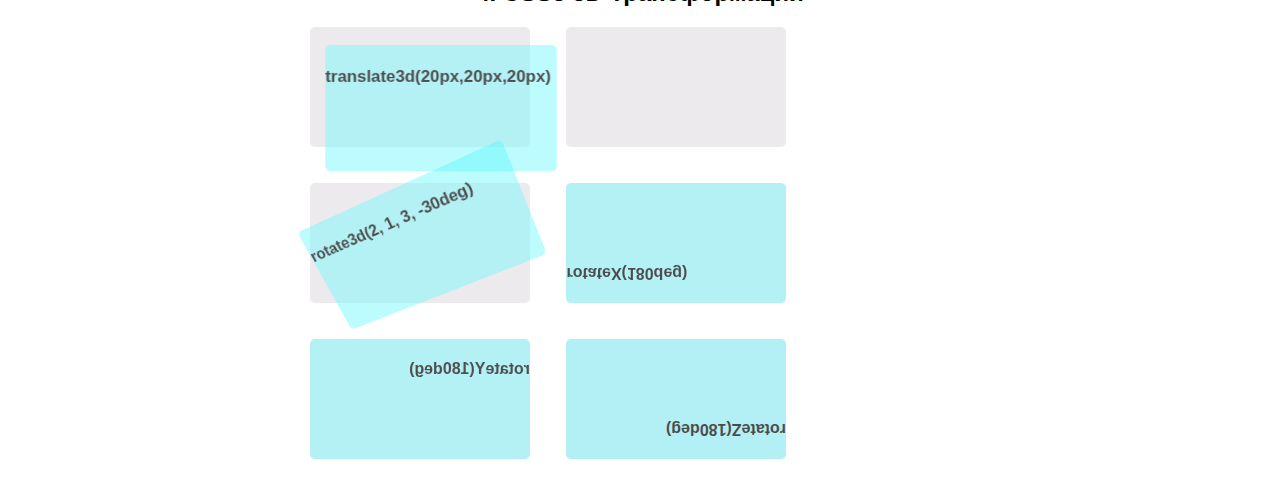
==== commit c9f7233f: "fix header" ====
--- a/index.html
+++ b/index.html
@@ -268,7 +268,7 @@
 </style>
 </head>
 <body>
-<h1>Лабораторная работа 3D-преобразования</h1>
+<h1>Лабораторная работа CSS3 3D-преобразования</h1>
 <h2>1. Вращающийся куб</h2>
 <div class="scene">
   <div class="cube">
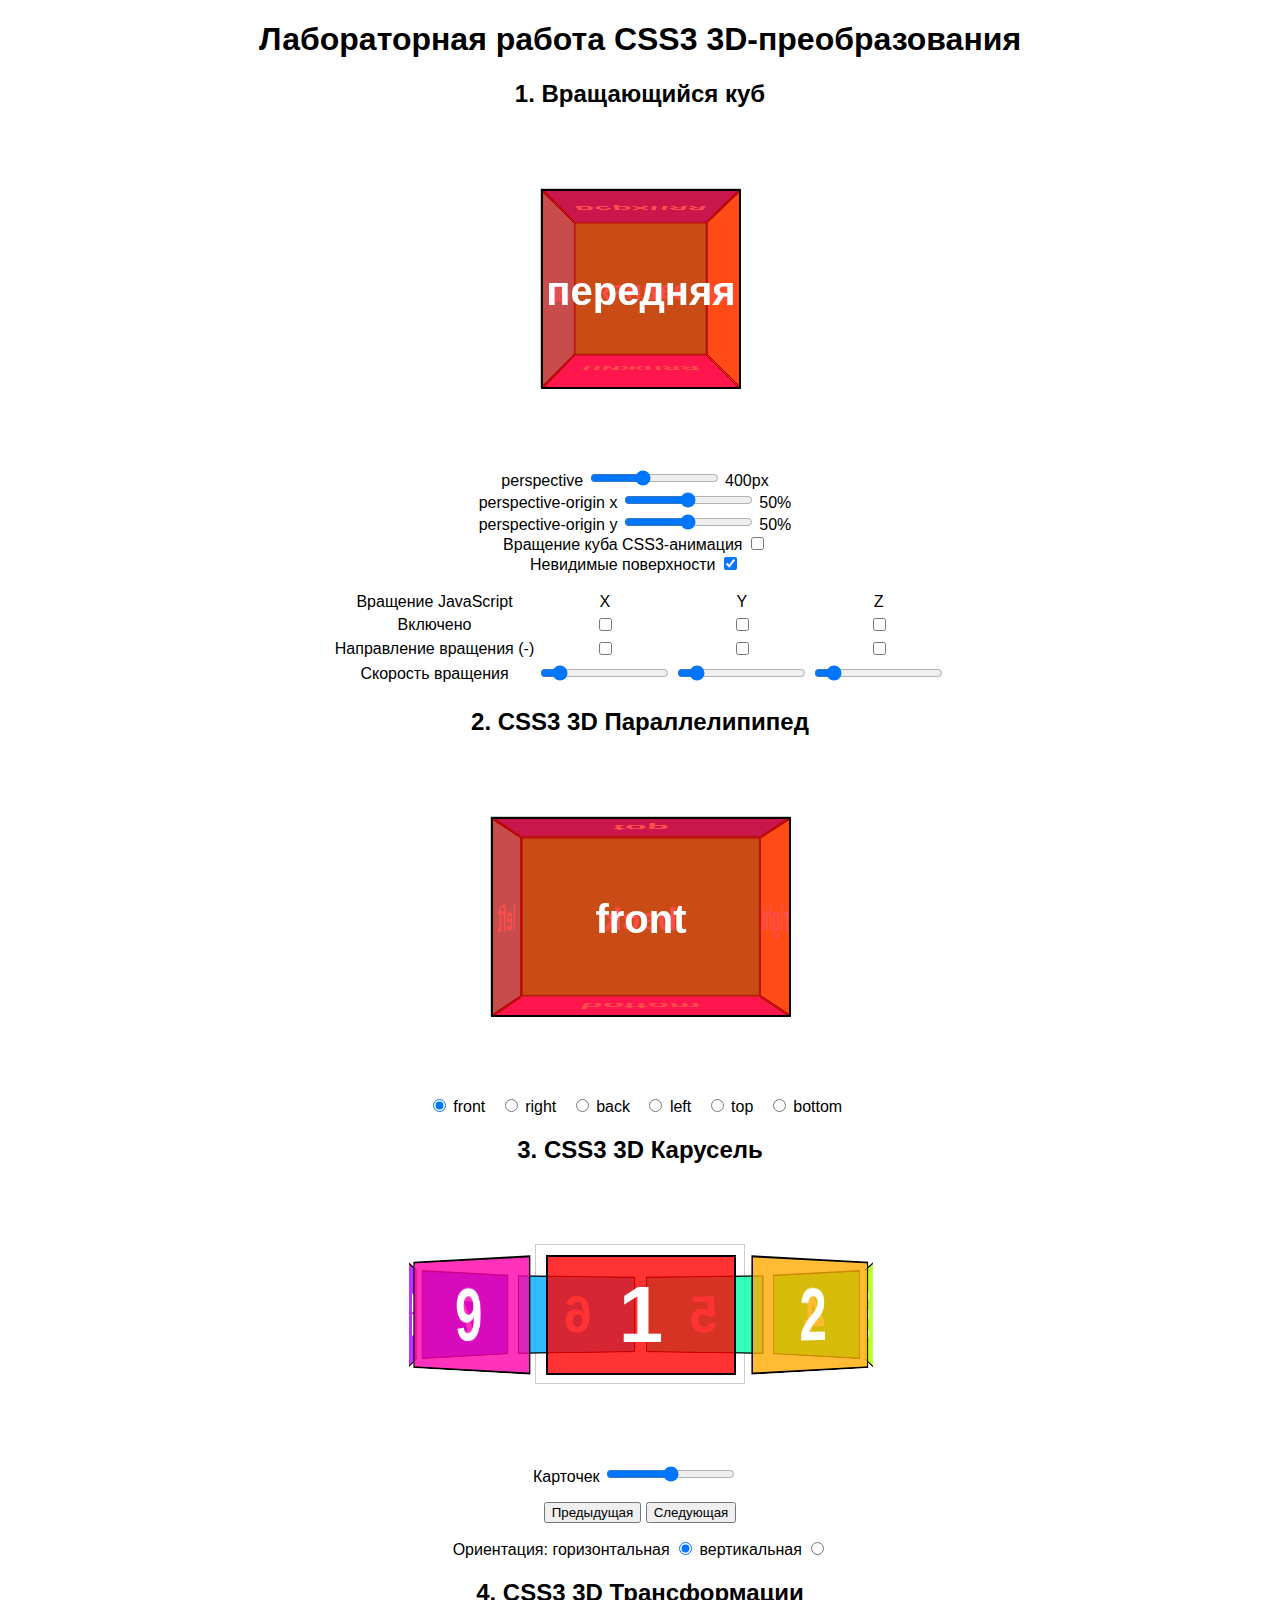
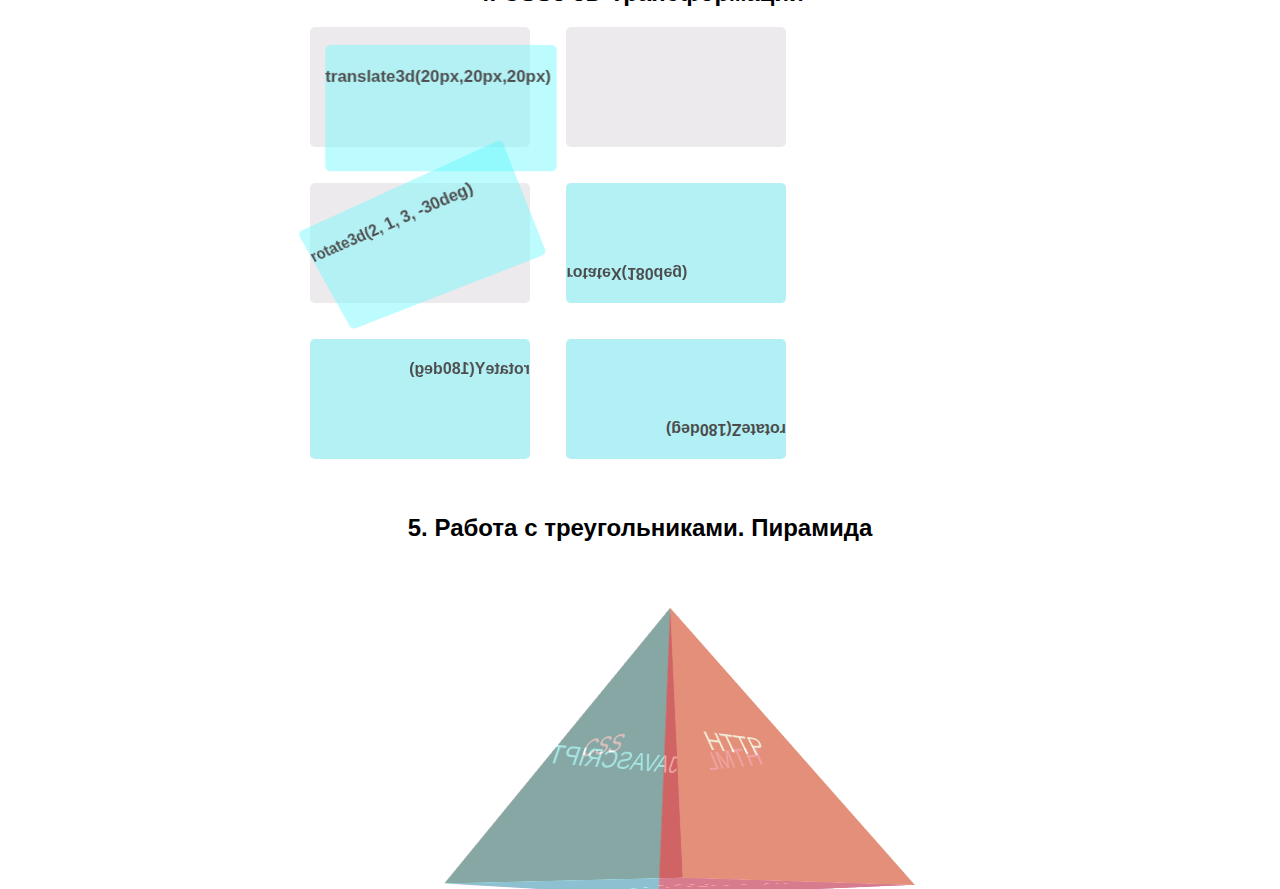
==== commit 6a4fd858: "Добавлена пирамида" ====
--- a/index.html
+++ b/index.html
@@ -264,6 +264,148 @@
   z-index: 2;
   background: hsla(0, 0%, 100%, 0.8);
 }
+/* Пирамида*/
+
+@media (min-width: 62rem) {
+  .home__main {
+    display: block;
+  }
+}
+
+@-webkit-keyframes pyramid__spinY {
+  from {
+    -webkit-transform: rotateY(0deg);
+            transform: rotateY(0deg);
+  }
+  to {
+    -webkit-transform: rotateY(360deg);
+            transform: rotateY(360deg);
+  }
+}
+
+@keyframes pyramid__spinY {
+  from {
+    -webkit-transform: rotateY(0deg);
+            transform: rotateY(0deg);
+  }
+  to {
+    -webkit-transform: rotateY(360deg);
+            transform: rotateY(360deg);
+  }
+}
+
+.pyramid__main {
+  display: -webkit-box;
+  display: -ms-flexbox;
+  display: flex;
+  -webkit-box-pack: center;
+      -ms-flex-pack: center;
+          justify-content: center;
+}
+
+.pyramid__container {
+  width: 80%;
+  -webkit-perspective: 800px;
+          perspective: 800px;
+  -webkit-perspective-origin: center;
+          perspective-origin: center;
+}
+
+@media (min-width: 30rem) {
+  .pyramid__container {
+    width: 33.3333%;
+  }
+}
+
+.pyramid__shape {
+  -webkit-transform-origin: 50% 90% 0px;
+          transform-origin: 50% 90% 0px;
+  -webkit-transform-style: preserve-3d;
+          transform-style: preserve-3d;
+  -webkit-transform: rotateX(20deg) rotateY(40deg);
+          transform: rotateX(20deg) rotateY(40deg);
+  position: relative;
+  -webkit-animation: pyramid__spinY 8s infinite linear;
+          animation: pyramid__spinY 8s infinite linear;
+}
+
+.pyramid__shape div:not(.pyramid__base) {
+  position: absolute;
+  border-left: 150px solid transparent;
+  border-right: 150px solid transparent;
+  border-bottom: 300px solid;
+  -webkit-transform-origin: 150px 300px 0;
+          transform-origin: 150px 300px 0;
+  /* bottom of trangle (1/2 Base, Apothem) */
+  opacity: 0.5;
+}
+
+.pyramid__shape div:after {
+  position: absolute;
+  top: 150px;
+  text-align: center;
+  color: #fff;
+  font-size: 1.75em;
+  text-transform: uppercase;
+  left: 50%;
+  -webkit-transform: translateX(-50%);
+          transform: translateX(-50%);
+}
+
+.pyramid__base {
+  position: absolute;
+  width: 300px;
+  height: 300px;
+  background-color: rgba(147, 81, 166, 0.9);
+  -webkit-transform: rotateX(90deg) translate3d(0px, 0px, -150px);
+          transform: rotateX(90deg) translate3d(0px, 0px, -150px);
+  opacity: 0.5;
+}
+
+.pyramid__base:after {
+  content: 'Веб-технологии';
+}
+
+.pyramid__shape div.pyramid__front {
+  border-bottom-color: #e04545;
+  -webkit-transform: rotateY(0deg) translate3d(0px, 0px, 150px) rotateX(30deg);
+          transform: rotateY(0deg) translate3d(0px, 0px, 150px) rotateX(30deg);
+}
+
+.pyramid__shape div.pyramid__front:after {
+  content: 'HTTP';
+}
+
+.pyramid__shape div.pyramid__back {
+  border-bottom-color: #ccaf5a;
+  -webkit-transform: rotateY(90deg) translate3d(0px, 0px, 150px) rotateX(30deg);
+          transform: rotateY(90deg) translate3d(0px, 0px, 150px) rotateX(30deg);
+}
+
+.pyramid__shape div.pyramid__back:after {
+  content: 'HTML';
+}
+
+.pyramid__shape div.pyramid__left {
+  border-bottom-color: #800000;
+  -webkit-transform: rotateY(180deg) translate3d(0px, 0px, 150px) rotateX(30deg);
+          transform: rotateY(180deg) translate3d(0px, 0px, 150px) rotateX(30deg);
+}
+
+.pyramid__shape div.pyramid__left:after {
+  content: 'Javascript';
+}
+
+.pyramid__shape div.pyramid__right {
+  border-bottom-color: #4ccfc8;
+  -webkit-transform: rotateY(270deg) translate3d(0px, 0px, 150px) rotateX(30deg);
+          transform: rotateY(270deg) translate3d(0px, 0px, 150px) rotateX(30deg);
+}
+
+.pyramid__shape div.pyramid__right:after {
+  content: 'CSS';
+}
+
 
 </style>
 </head>
@@ -433,6 +575,23 @@
   </div>
 </section>
 
+<h2>5. Работа с треугольниками. Пирамида</h2>
+<section>
+<div class="home__main">
+  <div class="pyramid__main">
+    <div class="pyramid__container">
+	  <div class="pyramid__shape">
+	    <div class="pyramid__base"></div>
+		<div class="pyramid__front"></div>
+		<div class="pyramid__back"></div>
+		<div class="pyramid__right"></div>
+		<div class="pyramid__left"></div>
+	  </div>
+	</div>
+  </div>
+</div>
+</section>
+
 
 <script>
 "use strict";
@@ -540,12 +699,11 @@
      rotateYDirection=rotateYDCubeCheckbox.checked?-1:1;
 }
 rotateZDCubeCheckbox.onchange = () => {
-     rotateYDirection=rotateYDCubeCheckbox.checked?-1:1;
+     rotateZDirection=rotateZDCubeCheckbox.checked?-1:1;
 }
 rotateXSpeedRange.onchange=()=>{
 	  currStepX=rotateXSpeedRange.value*maxStep/100.00;
       stepX = currStepX;
-//	  console.log('spped schanged to '+stepX);
 }
 rotateYSpeedRange.onchange=()=>{
 	  currStepY=rotateYSpeedRange.value*maxStep/100.00;
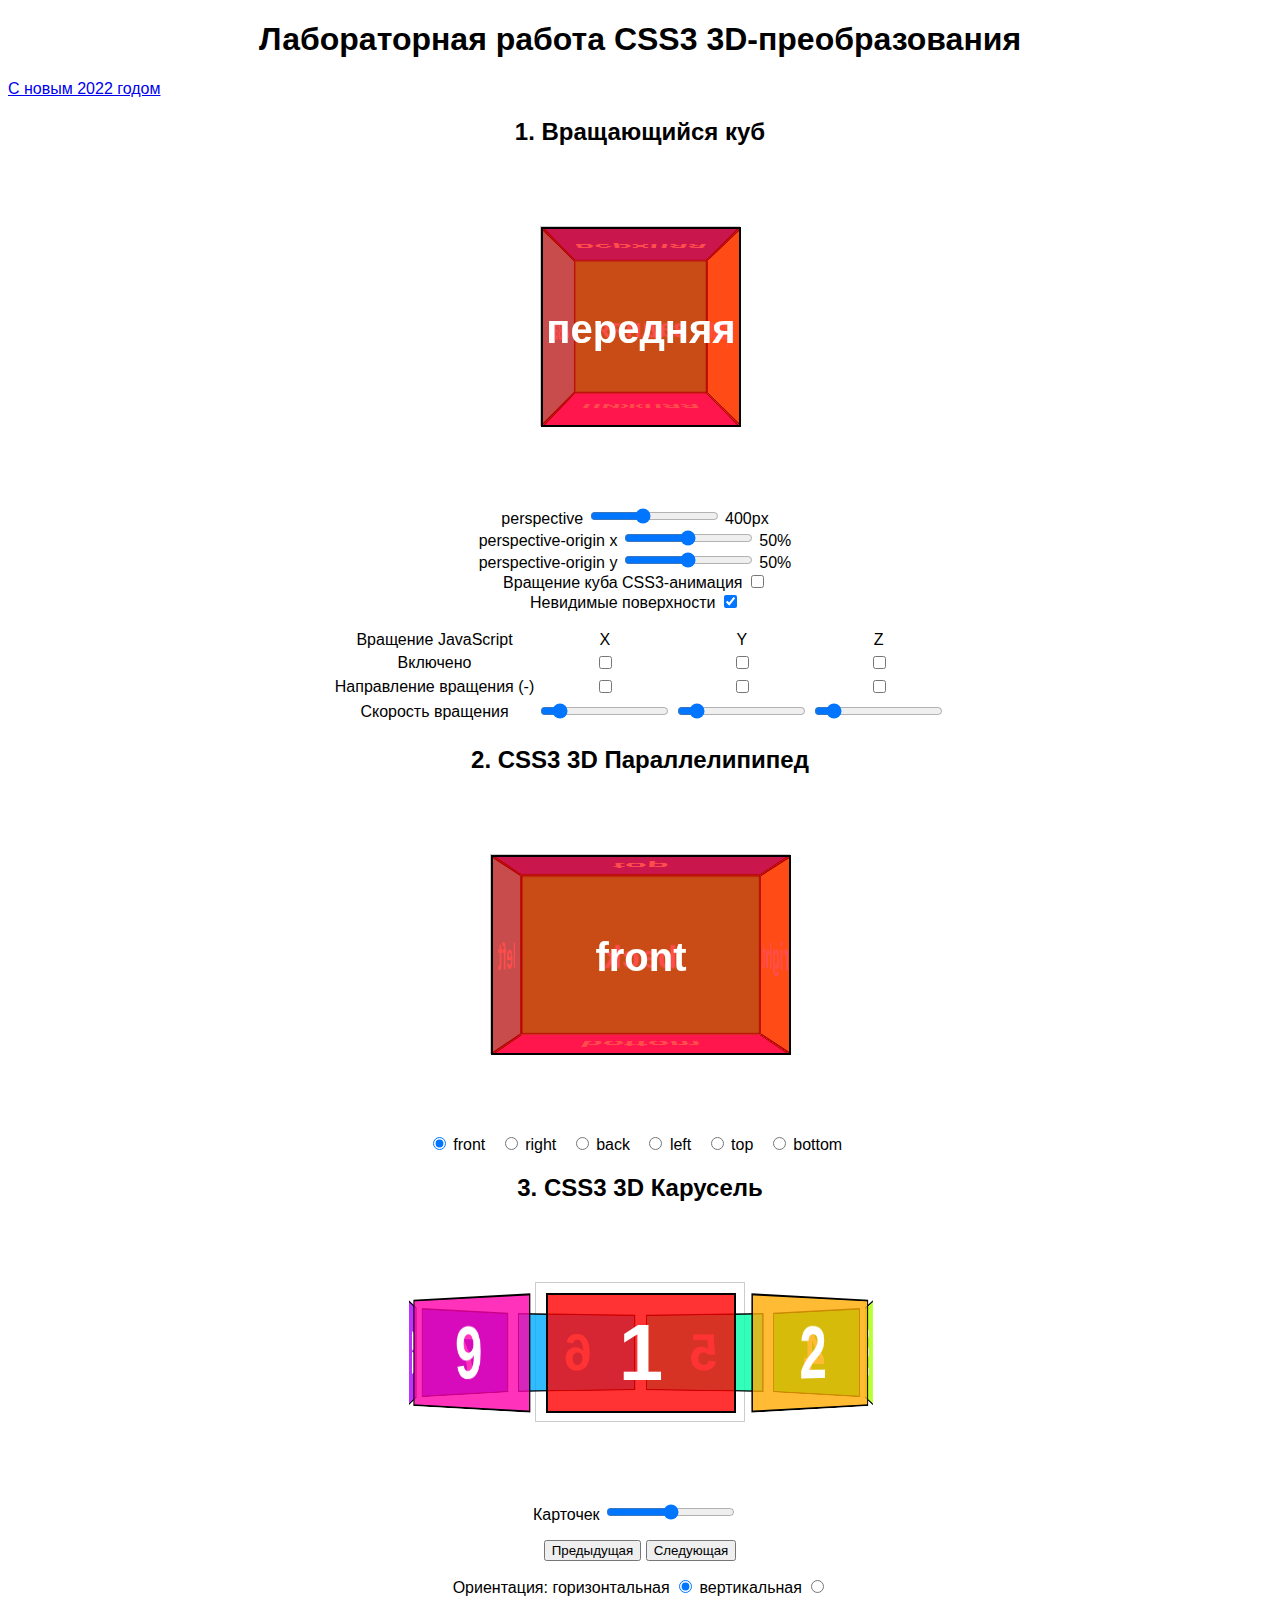
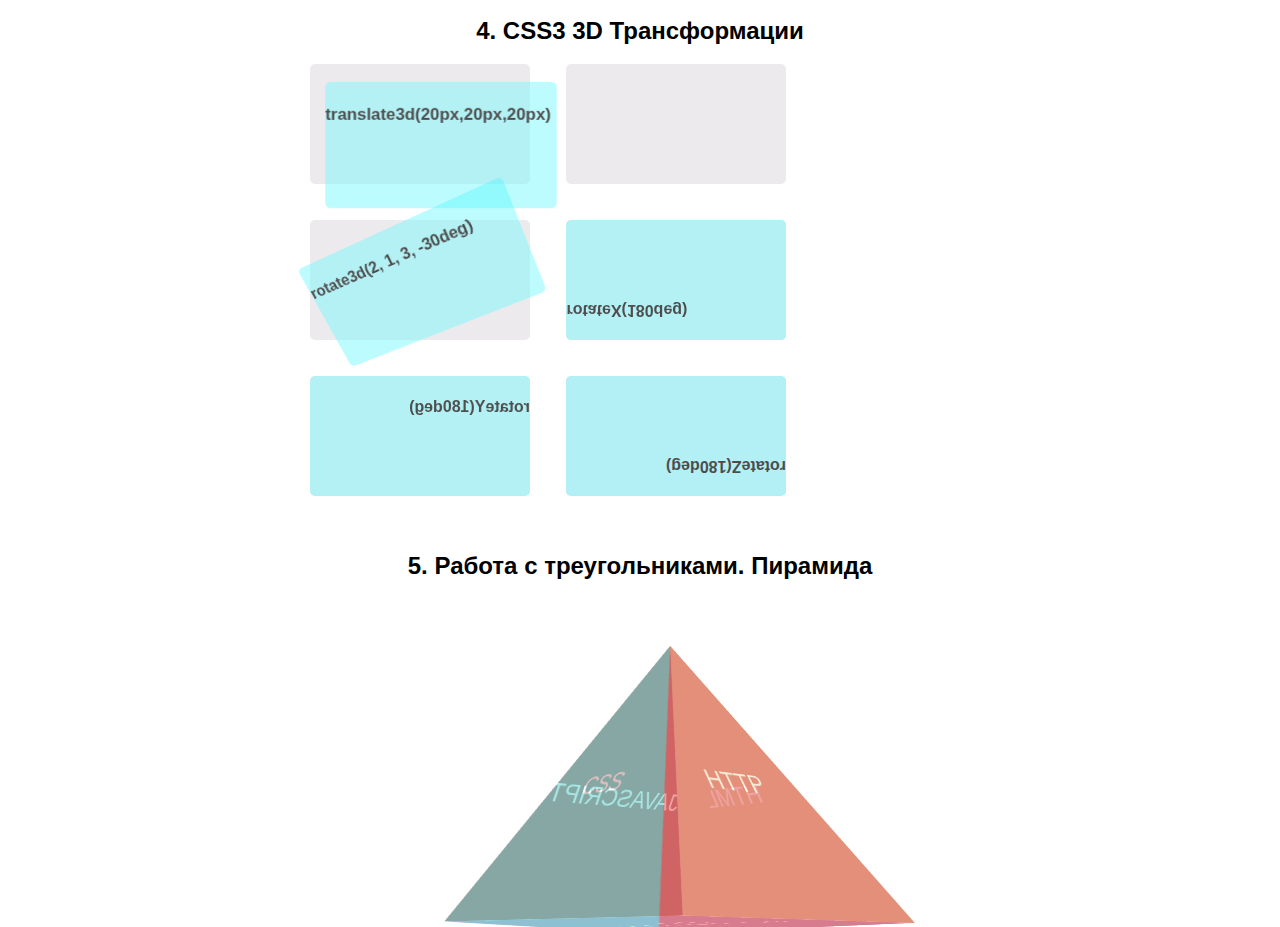
==== commit 315660b8: "Fix Case Problem" ====
--- a/index.html
+++ b/index.html
@@ -411,6 +411,7 @@
 </head>
 <body>
 <h1>Лабораторная работа CSS3 3D-преобразования</h1>
+<p><a href="CSS_Cubes/index.html">С новым 2022 годом</a></p>
 <h2>1. Вращающийся куб</h2>
 <div class="scene">
   <div class="cube">
